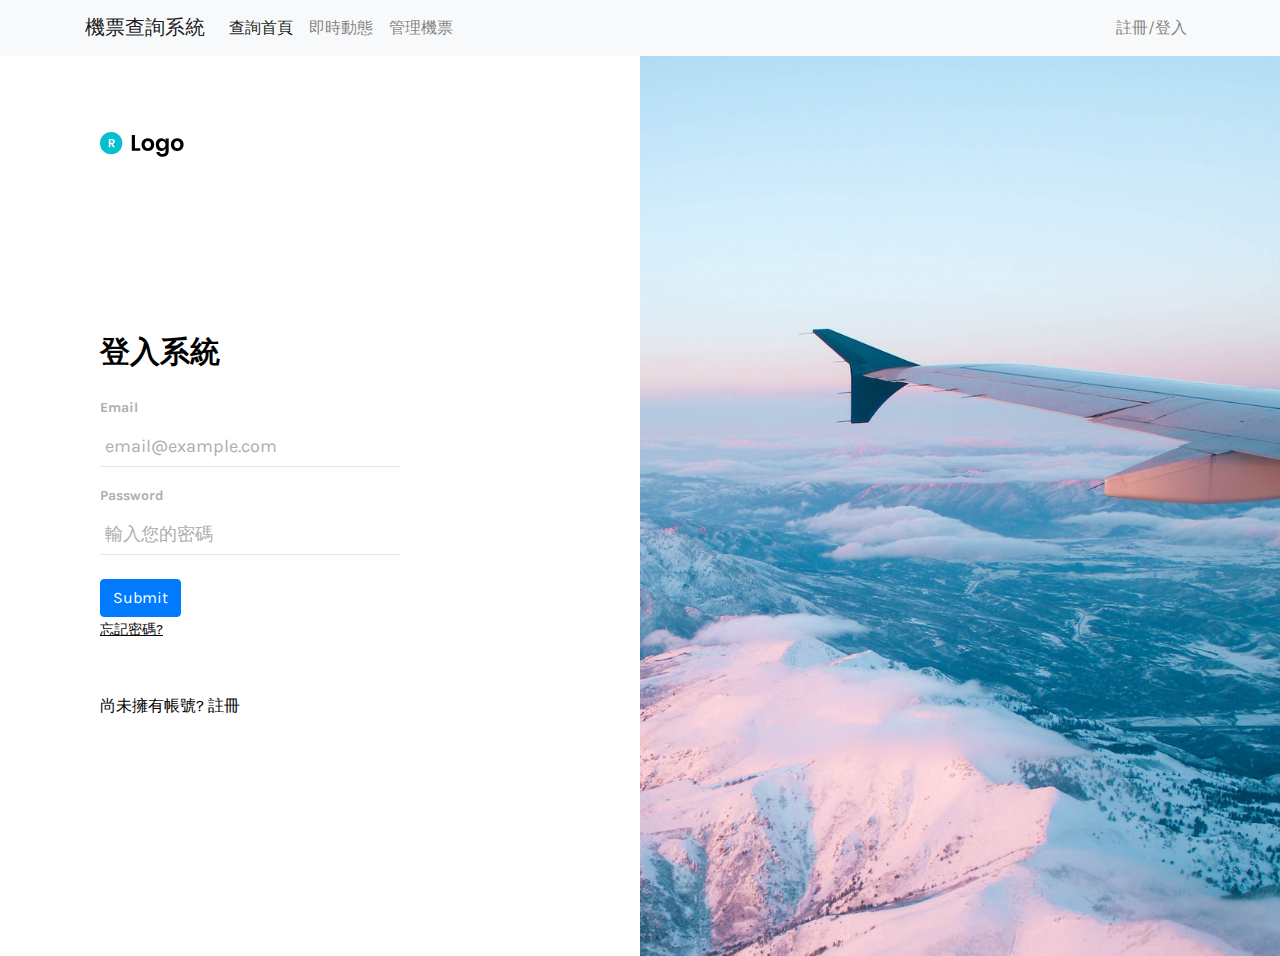
==== loginView.html @ 2e5c5bbd "1120 弄了一個簡單的登入介面" ====
<!DOCTYPE html>
<html lang="en">
  <head>
    <meta charset="UTF-8" />
    <meta name="viewport" content="width=device-width, initial-scale=1.0" />
    <meta http-equiv="X-UA-Compatible" content="ie=edge" />
    <title>第11組 機票管理系統</title>
    <link
      href="https://fonts.googleapis.com/css?family=Karla:400,700&display=swap"
      rel="stylesheet"
    />
    <link
      rel="stylesheet"
      href="https://cdn.materialdesignicons.com/4.8.95/css/materialdesignicons.min.css"
    />
    <link
      rel="stylesheet"
      href="https://stackpath.bootstrapcdn.com/bootstrap/4.4.1/css/bootstrap.min.css"
    />
    <link type="text/css" rel="stylesheet" href="css/login.css" />
    <link type="text/css" rel="stylesheet" href="css/style.css" />
  </head>
  <body>
    <nav class="navbar navbar-expand-lg navbar-light bg-light">
      <div class="container">
        <a class="navbar-brand" href="index.html">機票查詢系統</a>
        <button
          class="navbar-toggler"
          type="button"
          data-toggle="collapse"
          data-target="#navbarNav"
          aria-controls="navbarNav"
          aria-expanded="false"
          aria-label="Toggle navigation"
        >
          <span class="navbar-toggler-icon"></span>
        </button>
        <div class="collapse navbar-collapse" id="navbarNav">
          <ul class="navbar-nav">
            <li class="nav-item active">
              <a class="nav-link" href="#"
                >查詢首頁 <span class="sr-only">(current)</span></a
              >
            </li>
            <li class="nav-item">
              <a class="nav-link" href="#">即時動態</a>
            </li>
            <li class="nav-item">
              <a class="nav-link" href="#">管理機票</a>
            </li>
          </ul>
          <ul class="navbar-nav ml-auto">
            <li class="nav-item">
              <a class="nav-link" href="loginView.html">註冊/登入</a>
            </li>
          </ul>
        </div>
      </div>
    </nav>
    <div class="container-fluid">
      <div class="row">
        <div class="col-sm-6 login-section-wrapper">
          <div class="brand-wrapper">
            <img src="img/logo.svg" alt="logo" class="logo" />
          </div>
          <div class="login-wrapper my-auto">
            <h1 class="login-title">登入系統</h1>
            <form action="#!">
              <div class="form-group">
                <label for="email">Email</label>
                <input
                  type="email"
                  name="email"
                  id="email"
                  class="form-control"
                  placeholder="email@example.com"
                />
              </div>
              <div class="form-group mb-4">
                <label for="password">Password</label>
                <input
                  type="password"
                  name="password"
                  id="password"
                  class="form-control"
                  placeholder="輸入您的密碼"
                />
              </div>
              <!-- 送出 -->
              <input class="btn btn-primary" type="submit" value="Submit" />
              <!--  -->
            </form>
            <a href="#!" class="forgot-password-link">忘記密碼?</a>
            <p class="login-wrapper-footer-text">
              尚未擁有帳號?
              <a href="#!" class="text-reset">註冊</a>
            </p>
          </div>
        </div>
        <div class="col-sm-6 px-0 d-none d-sm-block">
          <img
            src="img/elizabeth-camp.png"
            alt="login image"
            class="login-img"
          />
        </div>
      </div>
    </div>

    <script src="https://code.jquery.com/jquery-3.4.1.min.js"></script>
    <script src="https://cdn.jsdelivr.net/npm/popper.js@1.16.0/dist/umd/popper.min.js"></script>
    <script src="https://stackpath.bootstrapcdn.com/bootstrap/4.4.1/js/bootstrap.min.js"></script>
  </body>
</html>
---- css/login.css ----
body {
  font-family: "Karla", sans-serif;
  background-color: #fff;
  min-height: 100vh; }

.brand-wrapper {
  padding-top: 7px;
  padding-bottom: 8px; }
  .brand-wrapper .logo {
    height: 25px; }

.login-section-wrapper {
  display: -webkit-box;
  display: flex;
  -webkit-box-orient: vertical;
  -webkit-box-direction: normal;
          flex-direction: column;
  padding: 68px 100px;
  background-color: #fff; }
  @media (max-width: 991px) {
    .login-section-wrapper {
      padding-left: 50px;
      padding-right: 50px; } }
  @media (max-width: 575px) {
    .login-section-wrapper {
      padding-top: 20px;
      padding-bottom: 20px;
      min-height: 100vh; } }

.login-wrapper {
  width: 300px;
  max-width: 100%;
  padding-top: 24px;
  padding-bottom: 24px; }
  @media (max-width: 575px) {
    .login-wrapper {
      width: 100%; } }
  .login-wrapper label {
    font-size: 14px;
    font-weight: bold;
    color: #b0adad; }
  .login-wrapper .form-control {
    border: none;
    border-bottom: 1px solid #e7e7e7;
    border-radius: 0;
    padding: 9px 5px;
    min-height: 40px;
    font-size: 18px;
    font-weight: normal; }
    .login-wrapper .form-control::-webkit-input-placeholder {
      color: #b0adad; }
    .login-wrapper .form-control::-moz-placeholder {
      color: #b0adad; }
    .login-wrapper .form-control:-ms-input-placeholder {
      color: #b0adad; }
    .login-wrapper .form-control::-ms-input-placeholder {
      color: #b0adad; }
    .login-wrapper .form-control::placeholder {
      color: #b0adad; }
  .login-wrapper .login-btn {
    padding: 13px 20px;
    background-color: #fdbb28;
    border-radius: 0;
    font-size: 20px;
    font-weight: bold;
    color: #fff;
    margin-bottom: 14px; }
    .login-wrapper .login-btn:hover {
      border: 1px solid #fdbb28;
      background-color: #fff;
      color: #fdbb28; }
  .login-wrapper a.forgot-password-link {
    color: #080808;
    font-size: 14px;
    text-decoration: underline;
    display: inline-block;
    margin-bottom: 54px; }
    @media (max-width: 575px) {
      .login-wrapper a.forgot-password-link {
        margin-bottom: 16px; } }
  .login-wrapper-footer-text {
    font-size: 16px;
    color: #000;
    margin-bottom: 0; }

.login-title {
  font-size: 30px;
  color: #000;
  font-weight: bold;
  margin-bottom: 25px; }

.login-img {
  width: 100%;
  height: 100vh;
  -o-object-fit: cover;
     object-fit: cover;
  -o-object-position: left;
     object-position: left; }


.btn-login {
  color: #fff;
	background-color: #f23e3e;
}
.btn-login:focus {
  color: #fff;
  background-color: #286090;
  border-color: #122b40;
}
.btn-login:hover {
  color: #fff;
  background-color: #286090;
  border-color: #204d74;
}
/* .btn-primary.active {

} */

/*# sourceMappingURL=login.css.map */
---- css/style.css ----
.section {
	position: relative;
	height: 100vh;
}

.section .section-center {
	position: absolute;
	top: 50%;
	left: 0;
	right: 0;
	-webkit-transform: translateY(-50%);
	transform: translateY(-50%);
}

#booking {
	font-family: 'PT Sans', sans-serif;
	background-image: url('../img/background2.jpg');
	background-size: cover;
	background-position: center;
}

.booking-form {
	background: rgba(0, 0, 0, 0.7);
	padding: 40px;
	border-radius: 6px;
}

.booking-form .form-group {
	position: relative;
	margin-bottom: 20px;
}

.booking-form .form-control {
	background-color: #fff;
	height: 50px;
	color: #191a1e;
	border: none;
	font-size: 16px;
	font-weight: 400;
	-webkit-box-shadow: none;
	box-shadow: none;
	border-radius: 40px;
	padding: 0px 25px;
}

.booking-form .form-control::-webkit-input-placeholder {
	color: rgba(82, 82, 84, 0.4);
}

.booking-form .form-control:-ms-input-placeholder {
	color: rgba(82, 82, 84, 0.4);
}

.booking-form .form-control::placeholder {
	color: rgba(82, 82, 84, 0.4);
}

.booking-form input[type="date"].form-control:invalid {
	color: rgba(82, 82, 84, 0.4);
}

.booking-form select.form-control {
	-webkit-appearance: none;
	-moz-appearance: none;
	appearance: none;
}

.booking-form select.form-control+.select-arrow {
	position: absolute;
	right: 10px;
	bottom: 6px;
	width: 32px;
	line-height: 32px;
	height: 32px;
	text-align: center;
	pointer-events: none;
	color: rgba(0, 0, 0, 0.3);
	font-size: 14px;
}

.booking-form select.form-control+.select-arrow:after {
	content: '\279C';
	display: block;
	-webkit-transform: rotate(90deg);
	transform: rotate(90deg);
}

.booking-form .form-label {
	display: block;
	margin-left: 20px;
	margin-bottom: 5px;
	font-weight: 400;
	text-transform: uppercase;
	line-height: 24px;
	height: 24px;
	font-size: 12px;
	color: #fff;
}

.booking-form .form-checkbox input {
	position: absolute !important;
	margin-left: -9999px !important;
	visibility: hidden !important;
}

.booking-form .form-checkbox label {
	position: relative;
	padding-top: 4px;
	padding-left: 30px;
	font-weight: 400;
	color: #fff;
}

.booking-form .form-checkbox label+label {
	margin-left: 15px;
}

.booking-form .form-checkbox input+span {
	position: absolute;
	left: 2px;
	top: 4px;
	width: 20px;
	height: 20px;
	background: #fff;
	border-radius: 50%;
}

.booking-form .form-checkbox input+span:after {
	content: '';
	position: absolute;
	top: 50%;
	left: 50%;
	width: 0px;
	height: 0px;
	border-radius: 50%;
	background-color: #f23e3e;
	-webkit-transition: 0.2s all;
	transition: 0.2s all;
	-webkit-transform: translate(-50%, -50%);
	transform: translate(-50%, -50%);
}

.booking-form .form-checkbox input:not(:checked)+span:after {
	opacity: 0;
}

.booking-form .form-checkbox input:checked+span:after {
	opacity: 1;
	width: 10px;
	height: 10px;
}

.booking-form .form-btn {
	margin-top: 27px;
}

.booking-form .submit-btn {
	color: #fff;
	background-color: #f23e3e;
	font-weight: 400;
	height: 50px;
	font-size: 14px;
	border: none;
	width: 100%;
	border-radius: 40px;
	text-transform: uppercase;
	-webkit-transition: 0.2s all;
	transition: 0.2s all;
}

.booking-form .submit-btn:hover,
.booking-form .submit-btn:focus {
	opacity: 0.9;
}
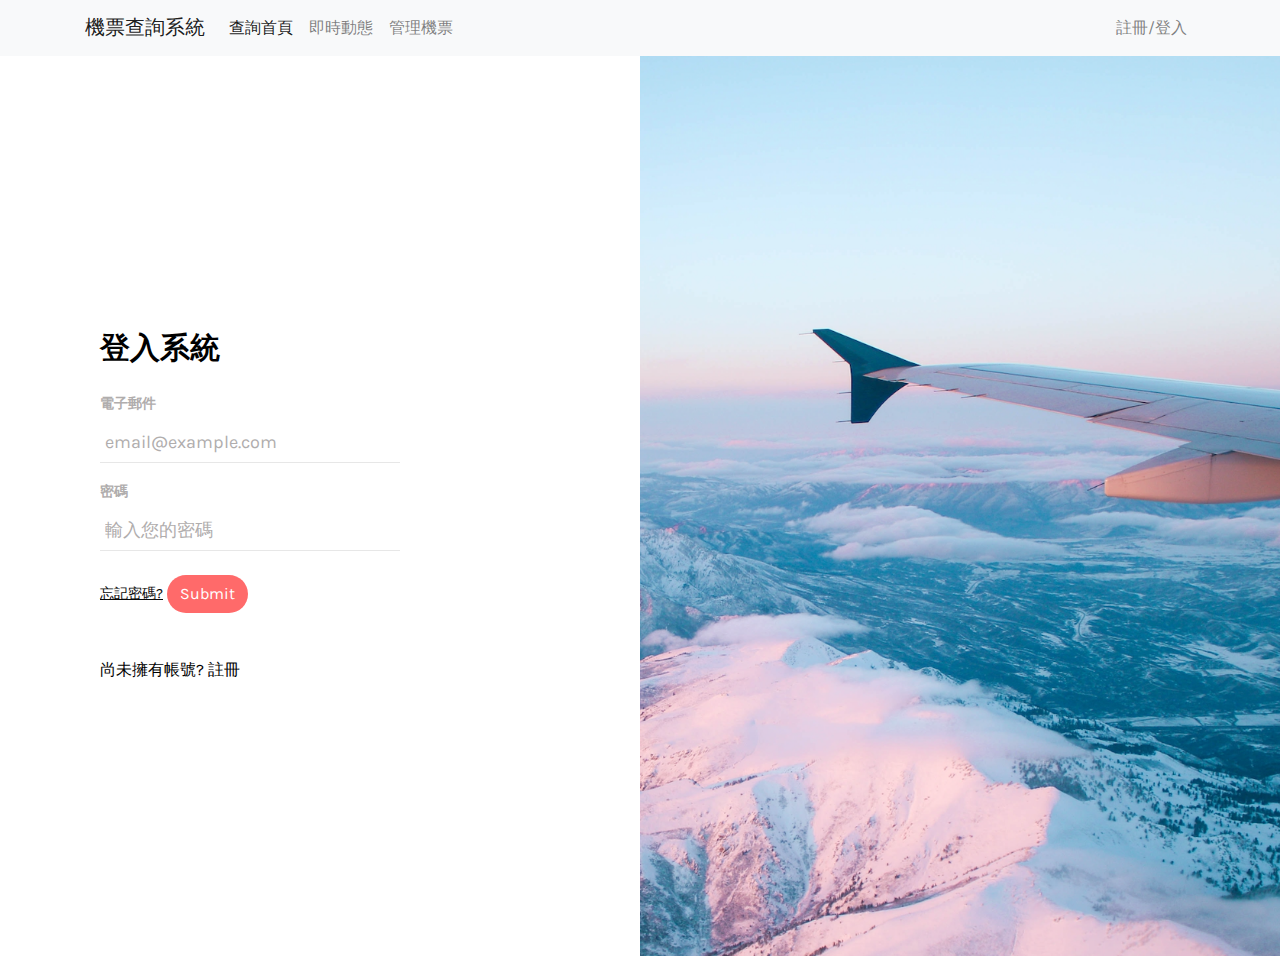
==== commit 7ace36d7: "1129 改了首頁跟一點css" ====
--- a/loginView.html
+++ b/loginView.html
@@ -60,14 +60,14 @@
     <div class="container-fluid">
       <div class="row">
         <div class="col-sm-6 login-section-wrapper">
-          <div class="brand-wrapper">
+          <!-- <div class="brand-wrapper">
             <img src="img/logo.svg" alt="logo" class="logo" />
-          </div>
+          </div> -->
           <div class="login-wrapper my-auto">
             <h1 class="login-title">登入系統</h1>
             <form action="#!">
               <div class="form-group">
-                <label for="email">Email</label>
+                <label for="email">電子郵件</label>
                 <input
                   type="email"
                   name="email"
@@ -77,7 +77,7 @@
                 />
               </div>
               <div class="form-group mb-4">
-                <label for="password">Password</label>
+                <label for="password">密碼</label>
                 <input
                   type="password"
                   name="password"
@@ -87,10 +87,14 @@
                 />
               </div>
               <!-- 送出 -->
-              <input class="btn btn-primary" type="submit" value="Submit" />
+              <div>
+                <a href="#!" class="forgot-password-link">忘記密碼?</a>
+                <input class="btn btn-login" type="submit" value="Submit" />
+              </div>
+
               <!--  -->
             </form>
-            <a href="#!" class="forgot-password-link">忘記密碼?</a>
+
             <p class="login-wrapper-footer-text">
               尚未擁有帳號?
               <a href="#!" class="text-reset">註冊</a>
--- a/css/login.css
+++ b/css/login.css
@@ -100,17 +100,16 @@
 
 .btn-login {
   color: #fff;
-	background-color: #f23e3e;
+	background-color: #ff6a6a;
+  border-radius: 20px;
 }
 .btn-login:focus {
   color: #fff;
   background-color: #286090;
-  border-color: #122b40;
 }
 .btn-login:hover {
   color: #fff;
   background-color: #286090;
-  border-color: #204d74;
 }
 /* .btn-primary.active {
 
--- a/css/style.css
+++ b/css/style.css
@@ -171,4 +171,9 @@
 .booking-form .submit-btn:hover,
 .booking-form .submit-btn:focus {
 	opacity: 0.9;
+}
+
+.navbar
+{
+   background-color: transparent;
 }